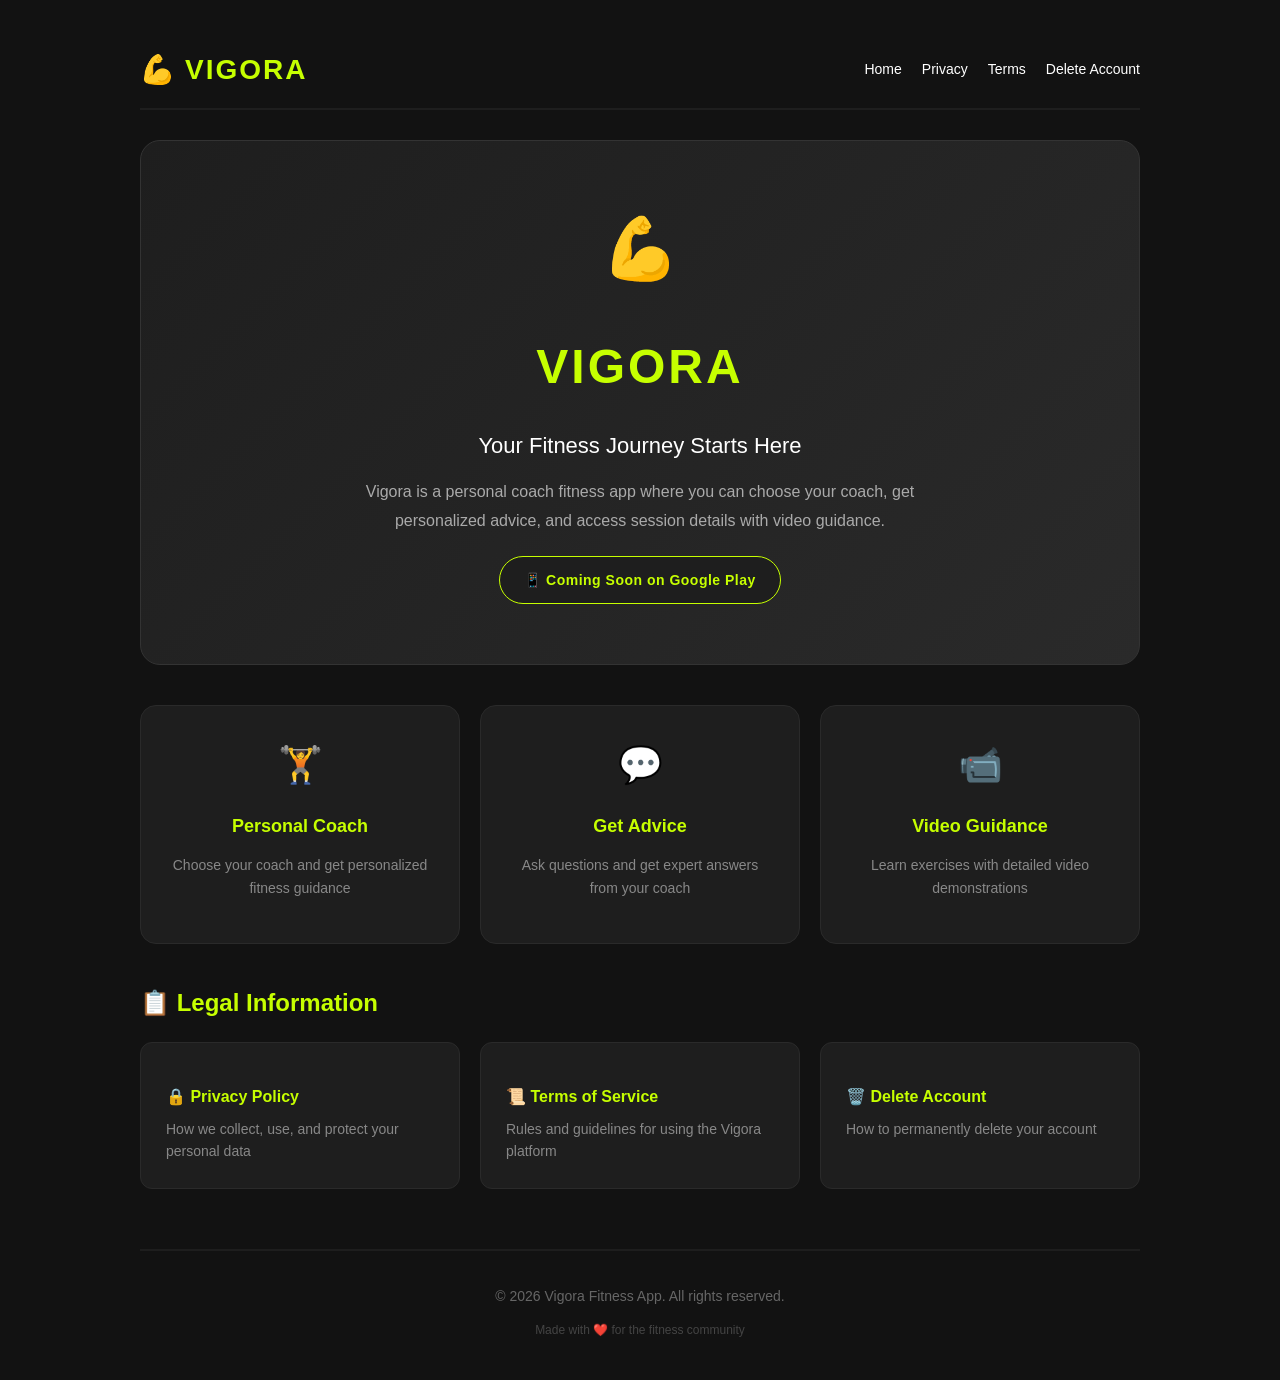
==== index.html @ e20a09c3 "Add files via upload" ====
<!DOCTYPE html>
<html lang="en">
<head>
    <meta charset="UTF-8">
    <meta name="viewport" content="width=device-width, initial-scale=1.0">
    <title>VIGORA - Fitness App</title>
    <link rel="stylesheet" href="style.css">
</head>
<body>
    <div class="container">
        <header>
            <div class="logo">
                <span class="logo-icon">💪</span>
                <span class="logo-text">VIGORA</span>
            </div>
            <nav>
                <a href="/">Home</a>
                <a href="privacy.html">Privacy</a>
                <a href="terms.html">Terms</a>
                <a href="delete.html">Delete Account</a>
            </nav>
        </header>

        <div class="hero">
            <div class="hero-icon">💪</div>
            <h1>VIGORA</h1>
            <p class="tagline">Your Fitness Journey Starts Here</p>
            <p class="description">
                Vigora is a personal coach fitness app where you can choose your coach, 
                get personalized advice, and access session details with video guidance.
            </p>
            <div class="badge">
                <span>📱 Coming Soon on Google Play</span>
            </div>
        </div>

        <div class="features">
            <div class="feature-card">
                <div class="feature-icon">🏋️</div>
                <h3>Personal Coach</h3>
                <p>Choose your coach and get personalized fitness guidance</p>
            </div>
            <div class="feature-card">
                <div class="feature-icon">💬</div>
                <h3>Get Advice</h3>
                <p>Ask questions and get expert answers from your coach</p>
            </div>
            <div class="feature-card">
                <div class="feature-icon">📹</div>
                <h3>Video Guidance</h3>
                <p>Learn exercises with detailed video demonstrations</p>
            </div>
        </div>

        <div class="legal-section">
            <h2>📋 Legal Information</h2>
            <div class="legal-grid">
                <a href="privacy.html" class="legal-card">
                    <h3>🔒 Privacy Policy</h3>
                    <p>How we collect, use, and protect your personal data</p>
                </a>
                <a href="terms.html" class="legal-card">
                    <h3>📜 Terms of Service</h3>
                    <p>Rules and guidelines for using the Vigora platform</p>
                </a>
                <a href="delete.html" class="legal-card">
                    <h3>🗑️ Delete Account</h3>
                    <p>How to permanently delete your account</p>
                </a>
            </div>
        </div>

        <footer>
            <p>© 2026 Vigora Fitness App. All rights reserved.</p>
            <p class="footer-text">Made with ❤️ for the fitness community</p>
        </footer>
    </div>
</body>
</html>
---- style.css ----
cat > style.css << 'EOF'
* {
    margin: 0;
    padding: 0;
    box-sizing: border-box;
}

body {
    background: #121212;
    color: #ffffff;
    font-family: -apple-system, BlinkMacSystemFont, 'Segoe UI', Roboto, Oxygen, Ubuntu, sans-serif;
    line-height: 1.6;
    min-height: 100vh;
}

.container {
    max-width: 1000px;
    margin: 0 auto;
    padding: 20px;
}

header {
    padding: 20px 0 15px 0;
    border-bottom: 2px solid #1E1E1E;
    margin-bottom: 30px;
    display: flex;
    justify-content: space-between;
    align-items: center;
    flex-wrap: wrap;
    gap: 15px;
}

.logo {
    display: flex;
    align-items: center;
    gap: 10px;
}

.logo-icon {
    font-size: 28px;
}

.logo-text {
    font-size: 28px;
    font-weight: 900;
    color: #C6FF00;
    letter-spacing: 2px;
}

nav {
    display: flex;
    gap: 20px;
    flex-wrap: wrap;
}

nav a {
    color: #ffffff;
    text-decoration: none;
    font-size: 14px;
    font-weight: 500;
    padding: 8px 0;
    border-bottom: 2px solid transparent;
    transition: all 0.3s;
}

nav a:hover,
nav a.active {
    border-color: #C6FF00;
    color: #C6FF00;
}

.hero {
    background: linear-gradient(135deg, #1E1E1E, #2a2a2a);
    padding: 60px 40px;
    border-radius: 20px;
    margin: 20px 0 40px 0;
    text-align: center;
    border: 1px solid #333;
}

.hero-icon {
    font-size: 60px;
    margin-bottom: 15px;
}

.hero h1 {
    font-size: 48px;
    color: #C6FF00;
    font-weight: 900;
    letter-spacing: 3px;
    margin-bottom: 10px;
}

.tagline {
    font-size: 22px;
    color: #ffffff;
    font-weight: 500;
    margin-bottom: 15px;
}

.description {
    font-size: 16px;
    color: #aaa;
    max-width: 600px;
    margin: 0 auto 20px auto;
    line-height: 1.8;
}

.badge {
    display: inline-block;
    background: #1E1E1E;
    color: #C6FF00;
    padding: 12px 24px;
    border-radius: 30px;
    border: 1px solid #C6FF00;
    font-weight: 600;
    font-size: 14px;
    letter-spacing: 0.5px;
}

.features {
    display: grid;
    grid-template-columns: repeat(auto-fit, minmax(250px, 1fr));
    gap: 20px;
    margin: 40px 0;
}

.feature-card {
    background: #1E1E1E;
    padding: 30px 25px;
    border-radius: 16px;
    border: 1px solid #2a2a2a;
    text-align: center;
    transition: all 0.3s;
}

.feature-card:hover {
    transform: translateY(-5px);
    box-shadow: 0 10px 30px rgba(198, 255, 0, 0.08);
    border-color: #C6FF00;
}

.feature-icon {
    font-size: 36px;
    margin-bottom: 15px;
}

.feature-card h3 {
    color: #C6FF00;
    margin-bottom: 10px;
    font-size: 18px;
}

.feature-card p {
    color: #888;
    font-size: 14px;
    line-height: 1.6;
}

.legal-section {
    margin: 40px 0;
}

.legal-section h2 {
    color: #C6FF00;
    margin-bottom: 20px;
    font-size: 24px;
}

.legal-grid {
    display: grid;
    grid-template-columns: repeat(auto-fit, minmax(250px, 1fr));
    gap: 20px;
}

.legal-card {
    background: #1E1E1E;
    padding: 25px;
    border-radius: 12px;
    text-decoration: none;
    color: #ffffff;
    border: 1px solid #2a2a2a;
    transition: all 0.3s;
}

.legal-card:hover {
    border-color: #C6FF00;
    transform: translateY(-3px);
    box-shadow: 0 5px 20px rgba(198, 255, 0, 0.08);
}

.legal-card h3 {
    color: #C6FF00;
    margin-bottom: 8px;
    font-size: 16px;
}

.legal-card p {
    color: #888;
    font-size: 14px;
    margin: 0;
}

.legal-content {
    background: #1E1E1E;
    padding: 40px;
    border-radius: 16px;
    border: 1px solid #2a2a2a;
    margin: 20px 0;
}

.legal-content h1 {
    color: #C6FF00;
    font-size: 32px;
    margin-bottom: 5px;
}

.last-updated {
    color: #666;
    font-size: 14px;
    margin-bottom: 30px;
}

.section {
    margin: 30px 0;
}

.section h2 {
    color: #C6FF00;
    font-size: 20px;
    margin-bottom: 15px;
}

.section p,
.section li {
    color: #aaa;
    font-size: 15px;
    line-height: 1.8;
}

.section ul {
    padding-left: 20px;
    margin: 10px 0;
}

.section li {
    margin: 8px 0;
}

.section strong {
    color: #ffffff;
}

.warning-box {
    background: #FF000010;
    border: 2px solid #FF0000;
    padding: 20px;
    border-radius: 12px;
    margin: 20px 0;
}

.warning-box h2 {
    color: #FF0000;
    margin-bottom: 10px;
}

.warning-box p {
    color: #ff6b6b;
}

.steps {
    display: flex;
    flex-direction: column;
    gap: 15px;
    margin: 15px 0;
}

.step {
    display: flex;
    align-items: flex-start;
    gap: 15px;
    padding: 15px;
    background: #2a2a2a;
    border-radius: 12px;
}

.step-number {
    background: #C6FF00;
    color: #121212;
    width: 30px;
    height: 30px;
    border-radius: 50%;
    display: flex;
    align-items: center;
    justify-content: center;
    font-weight: bold;
    font-size: 14px;
    flex-shrink: 0;
}

.step h3 {
    color: #ffffff;
    font-size: 16px;
    margin-bottom: 5px;
}

.step p {
    color: #888;
    font-size: 14px;
}

footer {
    margin-top: 60px;
    padding-top: 20px;
    border-top: 2px solid #1E1E1E;
    text-align: center;
    color: #666;
    font-size: 14px;
}

.footer-text {
    margin-top: 5px;
    font-size: 12px;
    color: #444;
}

@media (max-width: 600px) {
    header {
        flex-direction: column;
        align-items: flex-start;
    }
    
    nav {
        width: 100%;
        gap: 12px;
    }
    
    nav a {
        font-size: 13px;
    }
    
    .hero {
        padding: 40px 20px;
    }
    
    .hero h1 {
        font-size: 32px;
    }
    
    .tagline {
        font-size: 18px;
    }
    
    .description {
        font-size: 14px;
    }
    
    .legal-content {
        padding: 20px;
    }
    
    .legal-content h1 {
        font-size: 24px;
    }
    
    .legal-grid {
        grid-template-columns: 1fr;
    }
    
    .features {
        grid-template-columns: 1fr;
    }
    
    .badge {
        font-size: 12px;
        padding: 10px 18px;
    }
}
EOF
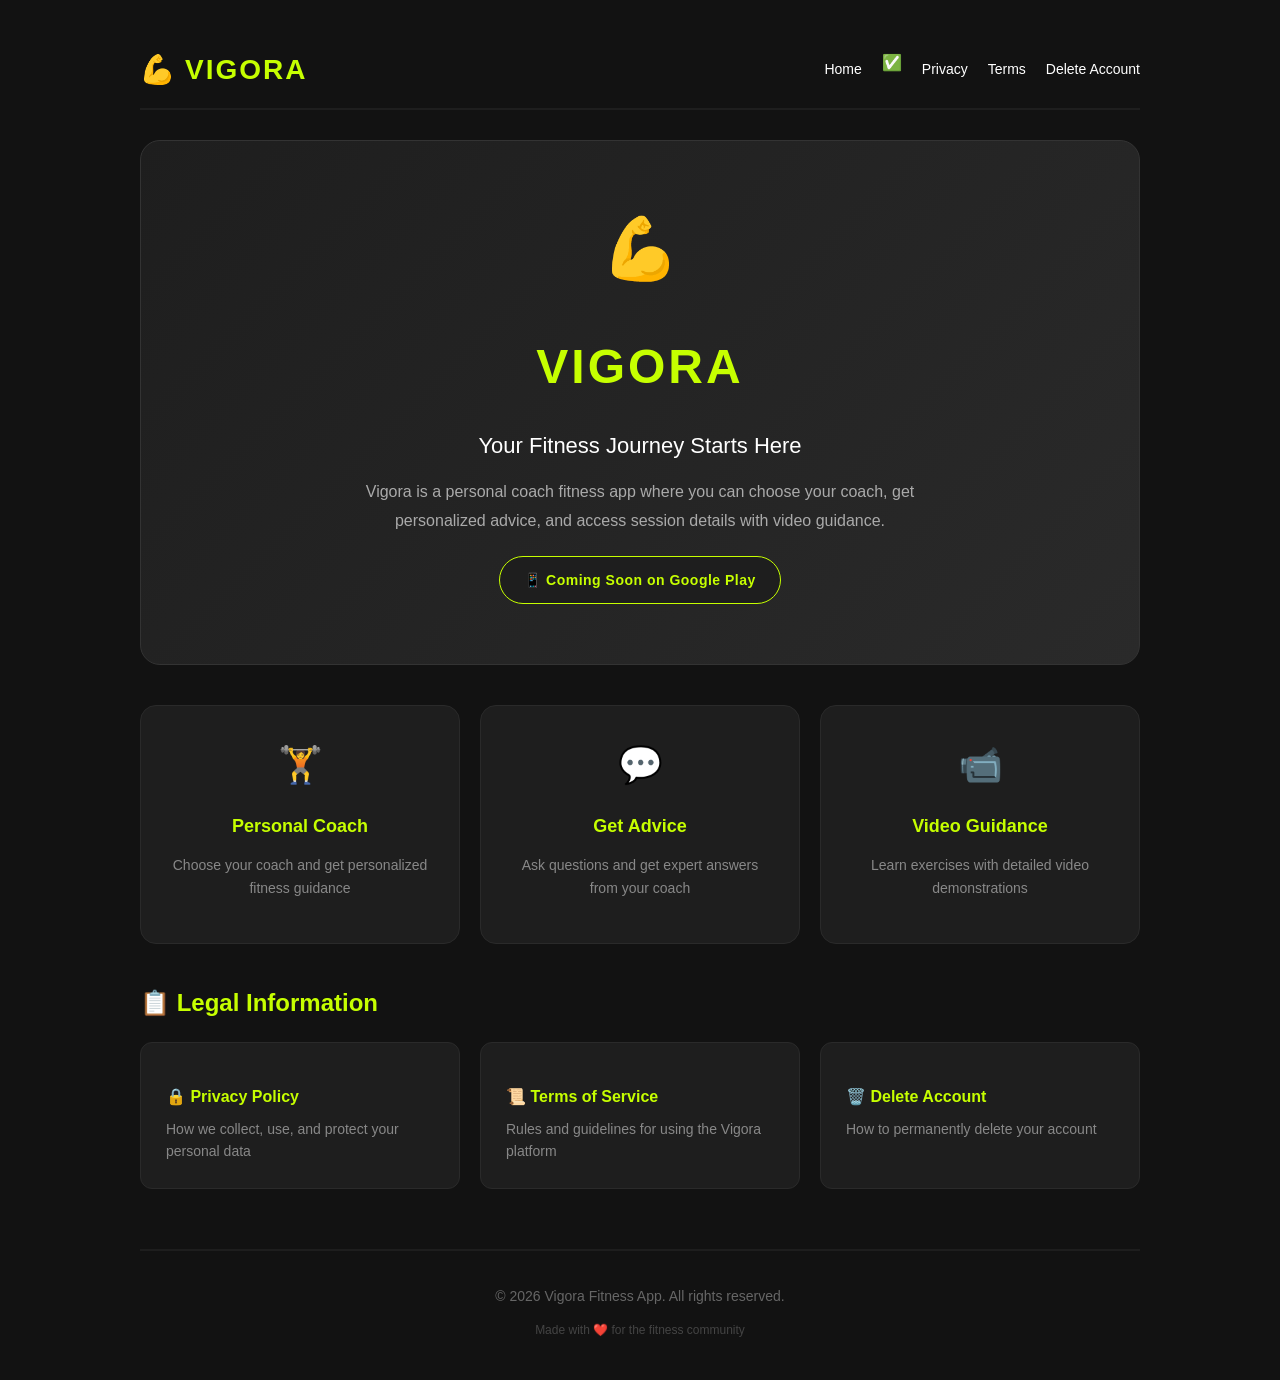
==== commit 52faaf76: "Fix Home link to point to index.html" ====
--- a/index.html
+++ b/index.html
@@ -15,7 +15,7 @@
                 <span class="logo-text">VIGORA</span>
             </div>
             <nav>
-                <a href="/">Home</a>
+               <a href="index.html">Home</a> ✅
                 <a href="privacy.html">Privacy</a>
                 <a href="terms.html">Terms</a>
                 <a href="delete.html">Delete Account</a>
